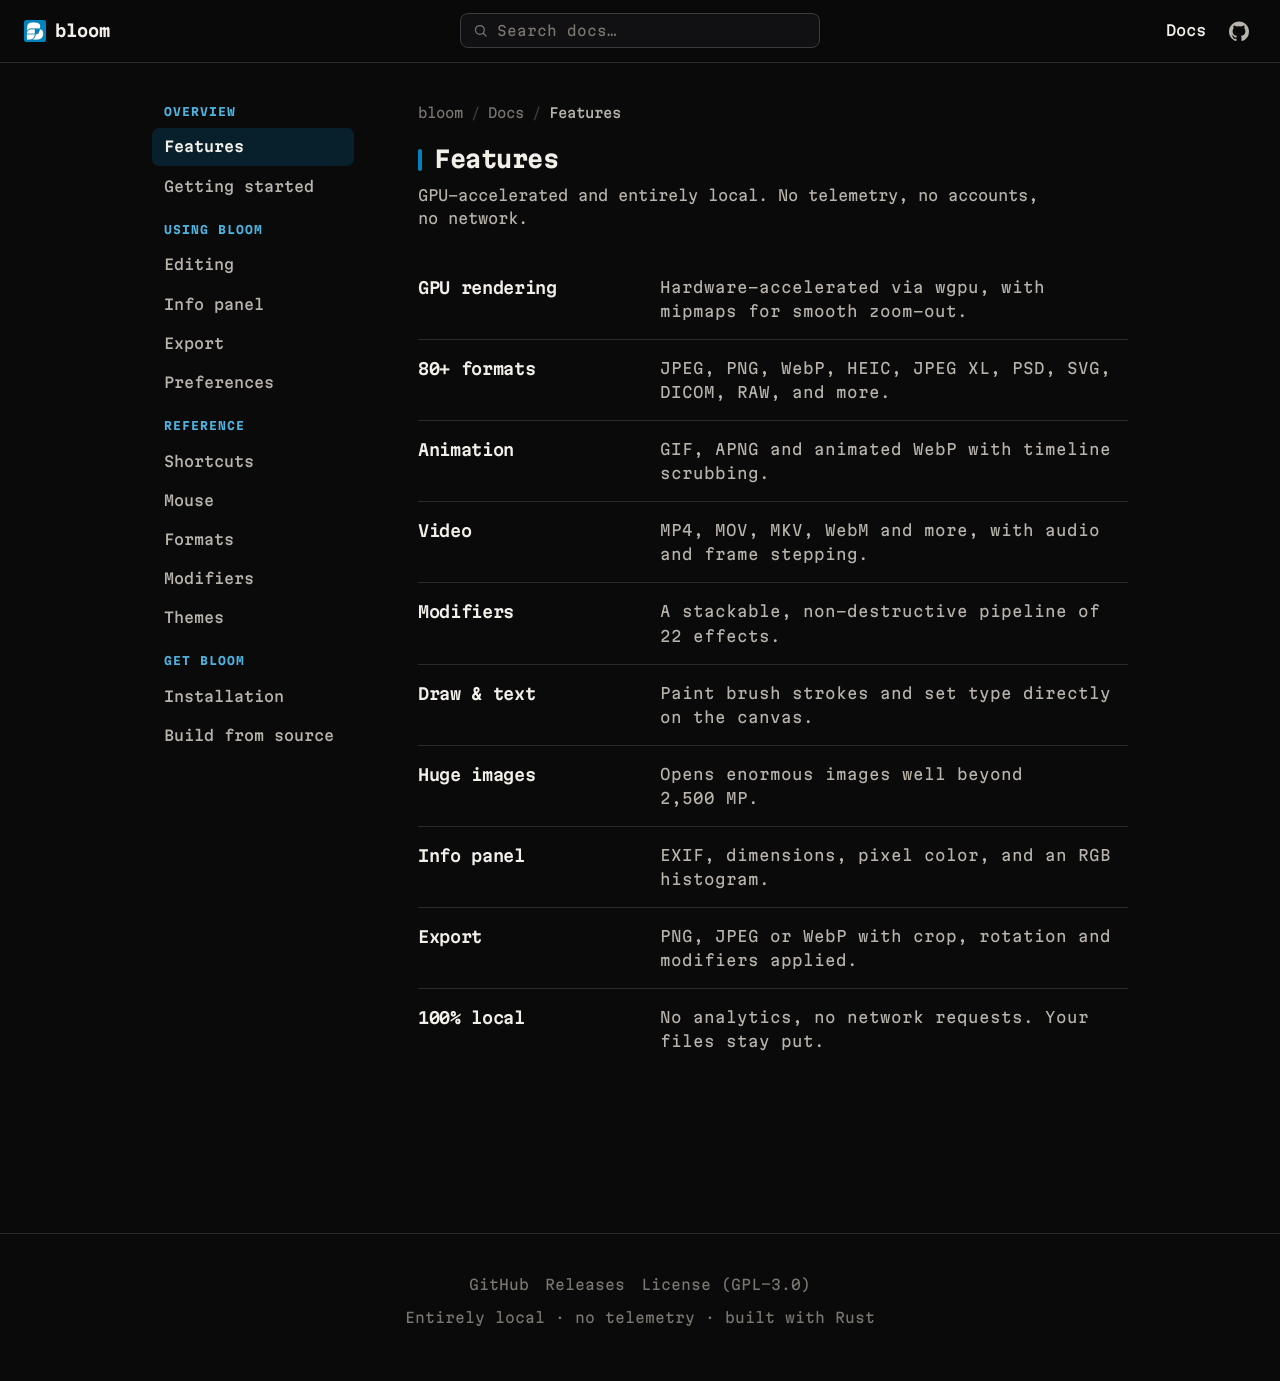
==== docs/guide/index.html @ d3512273 "Merge pull request #25 from nnmarcoo/22-rework-docs reworked docs" ====
<!DOCTYPE html>
<html lang="en">
<head>
<meta charset="UTF-8">
<meta name="viewport" content="width=device-width, initial-scale=1.0">
<title>bloom / features</title>
<meta name="description" content="bloom features: GPU rendering, 80+ formats, video, animation, draw and text tools, and non-destructive modifiers.">
<link rel="icon" type="image/png" href="../img/bloom32.png">
<link rel="preconnect" href="https://fonts.googleapis.com">
<link rel="preconnect" href="https://fonts.gstatic.com" crossorigin>
<link href="https://fonts.googleapis.com/css2?family=Martian+Mono:wght@400;700;800&display=swap" rel="stylesheet">
<link rel="stylesheet" href="../style.css">
</head>
<body>

<nav class="nav">
  <a class="brand" href="../index.html"><img src="../img/bloom32.png" alt="">bloom</a>
  <form class="guide-search" role="search" autocomplete="off">
    <input type="search" class="guide-search-input" placeholder="Search docs…" aria-label="Search documentation">
    <div class="guide-search-results" hidden></div>
  </form>
  <span class="links">
    <a href="index.html" class="active">Docs</a>
    <a class="iconlink" href="https://github.com/nnmarcoo/bloom" aria-label="GitHub"><svg viewBox="0 0 24 24" aria-hidden="true"><path d="M12 .5C5.37.5 0 5.87 0 12.5c0 5.3 3.44 9.8 8.21 11.39.6.11.82-.26.82-.58 0-.29-.01-1.04-.02-2.05-3.34.73-4.04-1.61-4.04-1.61-.55-1.39-1.34-1.76-1.34-1.76-1.09-.75.08-.73.08-.73 1.2.08 1.84 1.24 1.84 1.24 1.07 1.83 2.81 1.3 3.5.99.11-.78.42-1.3.76-1.6-2.67-.3-5.47-1.33-5.47-5.93 0-1.31.47-2.38 1.24-3.22-.12-.3-.54-1.52.12-3.18 0 0 1.01-.32 3.3 1.23a11.5 11.5 0 0 1 6 0c2.29-1.55 3.3-1.23 3.3-1.23.66 1.66.24 2.88.12 3.18.77.84 1.24 1.91 1.24 3.22 0 4.61-2.81 5.62-5.49 5.92.43.37.81 1.1.81 2.22 0 1.6-.01 2.9-.01 3.29 0 .32.22.7.82.58A12 12 0 0 0 24 12.5C24 5.87 18.63.5 12 .5Z"/></svg></a>
  </span>
</nav>

<div class="docwrap">
  <aside class="sidebar">
    <span class="navlabel">Overview</span>
    <a href="index.html" class="active">Features</a>
    <a href="getting-started.html">Getting started</a>
    <span class="navlabel">Using bloom</span>
    <a href="editing.html">Editing</a>
    <a href="info-panel.html">Info panel</a>
    <a href="export.html">Export</a>
    <a href="preferences.html">Preferences</a>
    <span class="navlabel">Reference</span>
    <a href="shortcuts.html">Shortcuts</a>
    <a href="mouse.html">Mouse</a>
    <a href="formats.html">Formats</a>
    <a href="modifiers.html">Modifiers</a>
    <a href="themes.html">Themes</a>
    <span class="navlabel">Get bloom</span>
    <a href="install.html">Installation</a>
    <a href="build.html">Build from source</a>
  </aside>

  <div class="content">
    <nav class="crumbs" aria-label="Breadcrumb">
      <a href="../index.html">bloom</a>
      <span class="sep">/</span>
      <a href="index.html">Docs</a>
      <span class="sep">/</span>
      <span class="here">Features</span>
    </nav>
    <section class="docsection" id="features">
      <h2>Features</h2>
      <p class="lead">GPU-accelerated and entirely local. No telemetry, no accounts, no network.</p>
      <div class="features">
        <div class="feature"><h3>GPU rendering</h3><p>Hardware-accelerated via wgpu, with mipmaps for smooth zoom-out.</p></div>
        <div class="feature"><h3>80+ formats</h3><p>JPEG, PNG, WebP, HEIC, JPEG&nbsp;XL, PSD, SVG, DICOM, RAW, and more.</p></div>
        <div class="feature"><h3>Animation</h3><p>GIF, APNG and animated WebP with timeline scrubbing.</p></div>
        <div class="feature"><h3>Video</h3><p>MP4, MOV, MKV, WebM and more, with audio and frame stepping.</p></div>
        <div class="feature"><h3>Modifiers</h3><p>A stackable, non-destructive pipeline of 22 effects.</p></div>
        <div class="feature"><h3>Draw &amp; text</h3><p>Paint brush strokes and set type directly on the canvas.</p></div>
        <div class="feature"><h3>Huge images</h3><p>Opens enormous images well beyond 2,500&nbsp;MP.</p></div>
        <div class="feature"><h3>Info panel</h3><p>EXIF, dimensions, pixel color, and an RGB histogram.</p></div>
        <div class="feature"><h3>Export</h3><p>PNG, JPEG or WebP with crop, rotation and modifiers applied.</p></div>
        <div class="feature"><h3>100% local</h3><p>No analytics, no network requests. Your files stay put.</p></div>
      </div>
    </section>
  </div>
</div>

<footer>
  <div class="flinks">
    <a href="https://github.com/nnmarcoo/bloom">GitHub</a>
    <a href="https://github.com/nnmarcoo/bloom/releases">Releases</a>
    <a href="https://github.com/nnmarcoo/bloom/blob/main/LICENSE">License (GPL-3.0)</a>
  </div>
  <div>Entirely local &middot; no telemetry &middot; built with Rust</div>
</footer>

<script src="guide.js"></script>

</body>
</html>
---- docs/style.css ----
/* pantone blithe theme, shared with nnmarcoo/website:
   bg #0a0a0b, ink #f2efe9, muted #7a7670, accent #0084be */
:root {
  --bg: #0a0a0b;
  --panel: #151517;
  --panel-2: #111113;
  --border: #2a2a2e;
  --border-strong: #3b3b40;
  --fg: #f2efe9;
  --fg-mid: #b8b3ab;
  --fg-dim: #7a7670;
  --accent: #0084be;
  --accent-hover: #0d98d8;
  --link: #4fb3e0;
  --amber: #ffc14e;
}
* { box-sizing: border-box; }
html { scroll-behavior: smooth; overflow-x: clip; scrollbar-width: auto; scrollbar-color: var(--border) transparent; }
::-webkit-scrollbar { width: 18px; height: 18px; }
::-webkit-scrollbar-track { background: transparent; }
::-webkit-scrollbar-thumb { background: var(--border); border-radius: 999px; border: 3px solid var(--bg); }
::-webkit-scrollbar-thumb:hover { background: var(--fg-dim); }
::selection { background: rgba(0, 132, 190, 0.45); }
body {
  margin: 0;
  overflow-x: clip;
  min-height: 100vh;
  background: var(--bg);
  color: var(--fg);
  font-family: "Martian Mono", ui-monospace, SFMono-Regular, Menlo, monospace;
  font-size: 0.92rem;
  line-height: 1.6;
  -webkit-font-smoothing: antialiased;
  text-rendering: optimizeLegibility;
}
h1, h2, h3 { font-weight: 700; letter-spacing: -0.02em; }
a { color: var(--link); text-decoration: none; }
a:hover { text-decoration: underline; text-underline-offset: 3px; }
code { font-size: 0.9em; }

/* top nav, shared */
.nav {
  position: sticky; top: 0; z-index: 50;
  display: grid; grid-template-columns: 1fr auto 1fr; align-items: center; gap: 28px;
  padding: 13px 24px; background: rgba(10, 10, 11, 0.92);
  backdrop-filter: blur(10px); border-bottom: 1px solid var(--border);
}
.nav .brand {
  grid-column: 1; display: inline-flex; align-items: center; gap: 9px; justify-self: start;
  font-weight: 700; font-size: 1rem; color: var(--fg);
}
.nav .brand:hover { text-decoration: none; }
.nav .brand img { width: 22px; height: 22px; }
.nav .links { grid-column: 3; display: flex; gap: 4px; align-items: center; justify-self: end; }
.nav .links a { color: var(--fg-mid); font-size: 0.92rem; font-weight: 500; padding: 6px 12px; border-radius: 8px; }
.nav .links a:hover { color: var(--fg); background: rgba(255,255,255,0.05); text-decoration: none; }
.nav .links a.active { color: var(--fg); }
/* icon link (github) */
.nav .links a.iconlink { display: inline-flex; align-items: center; justify-content: center; padding: 7px; color: var(--fg-mid); }
.nav .links a.iconlink svg { width: 20px; height: 20px; display: block; fill: currentColor; }
.nav .links a.iconlink:hover { color: var(--fg); }

/* global docs search (in nav) */
.guide-search {
  grid-column: 2; position: relative; width: 360px; max-width: 100%; margin: 0;
}
.guide-search-input {
  width: 100%; background: var(--panel-2); border: 1px solid var(--border-strong);
  border-radius: 8px; padding: 8px 13px 8px 36px; color: var(--fg); font-size: 0.86rem;
  font-family: inherit; transition: border-color .12s ease, background .12s ease;
  background-image: url("data:image/svg+xml,%3Csvg xmlns='http://www.w3.org/2000/svg' viewBox='0 0 24 24' fill='none' stroke='%237a7670' stroke-width='2' stroke-linecap='round' stroke-linejoin='round'%3E%3Ccircle cx='11' cy='11' r='7'/%3E%3Cpath d='m21 21-4.3-4.3'/%3E%3C/svg%3E");
  background-repeat: no-repeat; background-position: 12px center; background-size: 15px;
}
.guide-search-input:focus { outline: none; border-color: var(--accent); background-color: var(--panel); }
.guide-search-input::placeholder { color: var(--fg-dim); }
.guide-search-results {
  position: absolute; top: calc(100% + 8px); left: 0; right: 0; min-width: 240px;
  background: var(--panel); border: 1px solid var(--border); border-radius: 12px;
  padding: 6px; z-index: 60; box-shadow: 0 12px 40px rgba(0,0,0,0.5);
}
.guide-search-hit {
  display: flex; justify-content: space-between; align-items: baseline; gap: 16px;
  padding: 9px 12px; border-radius: 8px; color: var(--fg); font-size: 0.88rem;
}
.guide-search-hit:hover, .guide-search-hit.active { background: rgba(255,255,255,0.05); text-decoration: none; }
.guide-search-hit-title { font-weight: 600; }
.guide-search-hit-sec { color: var(--fg-dim); font-size: 0.74rem; flex: 0 0 auto; }
.guide-search-none { padding: 10px 12px; color: var(--fg-dim); font-size: 0.86rem; }
@media (max-width: 760px) {
  .nav { grid-template-columns: auto 1fr; row-gap: 8px; }
  .nav .brand { grid-column: 1; grid-row: 1; }
  .nav .links { grid-column: 2; grid-row: 1; }
  .guide-search { grid-column: 1 / -1; grid-row: 2; width: 100%; }
}

/* buttons: flat, no glow, no levitation */
.btn {
  display: inline-block; padding: 12px 26px; border-radius: 10px; font-weight: 700;
  font-size: 0.92rem; transition: background .1s ease, border-color .1s ease;
}
.btn:hover { text-decoration: none; }
.btn-primary { background: var(--accent); color: #fff; }
.btn-primary:hover { background: var(--accent-hover); }
.btn-ghost { background: transparent; color: var(--fg); border: 1px solid var(--border-strong); }
.btn-ghost:hover { border-color: var(--fg-dim); background: rgba(255,255,255,0.04); }

/* split download button */
.download { position: relative; display: inline-flex; }
.download:has(.dl-caret[hidden]) .dl-main { border-radius: 10px; }
.dl-main { border-top-right-radius: 0; border-bottom-right-radius: 0; }
.dl-caret {
  background: var(--accent); border: 0;
  border-left: 1px solid rgba(255,255,255,0.25);
  padding: 0 14px; border-radius: 0 10px 10px 0; cursor: pointer;
  transition: background .1s ease;
}
.dl-caret::after {
  content: ""; display: inline-block; vertical-align: middle;
  border-left: 5px solid transparent; border-right: 5px solid transparent;
  border-top: 6px solid #fff;
}
.dl-caret:hover { background: var(--accent-hover); }
.dl-menu {
  position: absolute; top: calc(100% + 8px); left: 0; min-width: 250px;
  background: var(--panel); border: 1px solid var(--border); border-radius: 12px;
  padding: 6px; z-index: 10; box-shadow: 0 12px 40px rgba(0,0,0,0.5); text-align: left;
}
.dl-item {
  display: flex; justify-content: space-between; align-items: center; gap: 16px;
  padding: 9px 12px; border-radius: 8px; color: var(--fg); font-size: 0.9rem;
}
.dl-item:hover { background: rgba(255,255,255,0.05); text-decoration: none; }
.dl-size { color: var(--fg-dim); font-size: 0.8rem; }
.dl-all { border-top: 1px solid var(--border); margin-top: 4px; color: var(--link); }

/* ------- landing page ------- */
.page { max-width: 1080px; margin: 0 auto; padding: 0 24px; }

header.hero { text-align: center; padding: 84px 0 40px; }
header.hero h1 {
  font-size: clamp(1.5rem, 3.6vw, 2.2rem); line-height: 1.25; margin: 0 auto 18px; max-width: 780px;
}
header.hero p.tag {
  font-size: 0.95rem; line-height: 1.6; color: var(--fg-mid);
  margin: 0 auto 34px; max-width: 620px;
}
.cta { display: flex; gap: 14px; justify-content: center; align-items: center; flex-wrap: wrap; }

.shot { margin: 40px 0 0; }
.shot img {
  display: block; width: 100%; height: auto; border-radius: 12px;
  border: 1px solid var(--border); box-shadow: 0 30px 80px -20px rgba(0,0,0,0.6);
}

/* stats: concrete numbers, no icons */
.stats {
  display: grid; grid-template-columns: repeat(4, 1fr); gap: 20px;
  padding: 76px 0 24px;
}
.stat { border-top: 1px solid var(--border); padding-top: 18px; }
.stat .n { font-size: 1.8rem; font-weight: 800; line-height: 1; display: block; letter-spacing: -0.02em; }
.stat .l { display: block; margin-top: 8px; color: var(--fg-mid); font-size: 0.82rem; }
.stat a { color: inherit; }
.stat a:hover { text-decoration: none; color: var(--fg); }

/* feature sections */
.section { display: grid; grid-template-columns: 1fr 1fr; gap: 56px; align-items: center; padding: 72px 0; }
.section > * { min-width: 0; }
.section > .copy h2 { font-size: 1.35rem; line-height: 1.3; margin: 0 0 14px; }
.section > .copy p { color: var(--fg-mid); margin: 0 0 14px; max-width: 48ch; font-size: 0.88rem; }
.section > .copy .more { font-size: 0.85rem; }
.section video {
  display: block; width: 100%; height: auto; border-radius: 12px;
  border: 1px solid var(--border);
}

/* before/after compare slider */
.compare {
  position: relative; overflow: hidden; border-radius: 12px; border: 1px solid var(--border);
  max-width: 440px; justify-self: center; touch-action: none;
}
.compare img { display: block; width: 100%; height: auto; user-select: none; -webkit-user-drag: none; }
.compare .over { position: absolute; inset: 0; }
.compare .divider {
  position: absolute; top: 0; bottom: 0; left: 50%; width: 2px; margin-left: -1px;
  background: var(--amber); pointer-events: none;
}
.compare .knob {
  position: absolute; top: 50%; left: 50%; transform: translate(-50%, -50%);
  width: 34px; height: 34px; border-radius: 50%;
  background: var(--amber); color: #0a0a0b;
  display: flex; align-items: center; justify-content: center;
  font-size: 0.95rem; font-weight: 700; letter-spacing: -1px;
}
.compare .tag-chip {
  position: absolute; top: 12px; padding: 4px 10px; border-radius: 999px;
  background: rgba(10,10,11,0.75); color: var(--fg); font-size: 0.72rem; font-weight: 700;
  pointer-events: none;
}
.compare .tag-chip.before { left: 12px; }
.compare .tag-chip.after { right: 12px; }
.compare input[type="range"] {
  position: absolute; inset: 0; width: 100%; height: 100%;
  margin: 0; opacity: 0; cursor: ew-resize;
}

/* compact remaining features */
.grid { display: grid; grid-template-columns: repeat(3, 1fr); gap: 0 40px; padding: 24px 0 72px; }
.cell { border-top: 1px solid var(--border); padding: 16px 0 22px; }
.cell h3 { font-size: 0.9rem; font-weight: 700; margin: 0 0 5px; color: var(--fg); }
.cell p { margin: 0; color: var(--fg-mid); font-size: 0.82rem; }

/* ------- docs page ------- */
.docwrap {
  max-width: 1040px; margin: 0 auto; padding: 40px 32px 64px;
  display: grid; grid-template-columns: 210px minmax(0, 1fr); column-gap: 56px;
}
.content { grid-column: 2; min-width: 0; max-width: 780px; }

.sidebar {
  grid-column: 1;
  position: sticky; top: 74px; align-self: start; max-height: calc(100vh - 90px);
  overflow-y: auto; display: flex; flex-direction: column; gap: 2px;
  padding-right: 8px;
}
.sidebar .navlabel {
  font-size: 0.7rem; font-weight: 700; letter-spacing: 0.09em; text-transform: uppercase;
  color: var(--link); padding: 0 12px; margin: 14px 0 6px;
}
.sidebar .navlabel:first-child { margin-top: 0; }
.sidebar a {
  color: var(--fg-mid); font-size: 0.9rem; font-weight: 500; padding: 7px 12px;
  border-radius: 7px; transition: color .12s ease, background .12s ease;
}
.sidebar a:hover { color: var(--fg); background: rgba(255,255,255,0.04); text-decoration: none; }
.sidebar a.active { color: var(--fg); font-weight: 600; background: rgba(0,132,190,0.18); }

/* breadcrumb */
.crumbs { display: flex; align-items: center; gap: 8px; margin-bottom: 22px; font-size: 0.84rem; color: var(--fg-dim); }
.crumbs a { color: var(--fg-dim); }
.crumbs a:hover { color: var(--fg-mid); text-decoration: none; }
.crumbs .sep { color: var(--border-strong); }
.crumbs .here { color: var(--fg-mid); font-weight: 500; }

.docsection { padding-bottom: 60px; scroll-margin-top: 76px; }
.docsection h2 {
  position: relative; font-size: 1.45rem; line-height: 1.2;
  margin: 0 0 10px; padding-left: 16px;
}
.docsection h2::before {
  content: ""; position: absolute; left: 0; top: 0.14em; bottom: 0.14em; width: 4px;
  border-radius: 999px; background: var(--accent);
}
.docsection .lead { color: var(--fg-mid); font-size: 0.92rem; margin: 0 0 28px; max-width: 620px; }

.features { margin-top: 4px; }
.feature {
  display: grid; grid-template-columns: 210px 1fr; gap: 6px 32px;
  padding: 16px 0; border-top: 1px solid var(--border);
}
.feature:first-child { border-top: none; }
.feature h3 { margin: 0; font-family: inherit; font-size: 1rem; font-weight: 600; color: var(--fg); }
.feature p { margin: 0; color: var(--fg-mid); font-size: 0.94rem; }

/* term -> description list (preferences, info panel, editing, export) */
.deflist { margin: 0 0 4px; }
.defrow {
  display: flex; justify-content: space-between; align-items: baseline; gap: 12px;
  padding: 9px 0; border-top: 1px solid var(--border); font-size: 0.9rem;
}
.defrow:first-child { border-top: none; }
.defrow > dt { color: var(--fg); font-weight: 600; margin: 0; }
.defrow > dd { color: var(--fg-mid); margin: 0; text-align: right; }
.defrow > dd code {
  background: rgba(255,255,255,0.06); border: 1px solid var(--border);
  border-radius: 5px; padding: 1px 6px; color: var(--fg); font-size: 0.82rem;
}
.defrow > dt kbd { margin-left: 6px; }

.keys { display: flex; flex-wrap: wrap; gap: 30px 48px; align-items: flex-start; }
.keycolumn { flex: 1 1 250px; display: flex; flex-direction: column; gap: 28px; }
.keygroup h3 { font-family: inherit; font-size: 0.72rem; font-weight: 700; letter-spacing: 0.09em; text-transform: uppercase; color: var(--fg-dim); margin: 0 0 6px; }
.krow { display: flex; justify-content: space-between; align-items: center; gap: 12px; padding: 9px 0; border-top: 1px solid var(--border); }
.krow:first-of-type { border-top: none; }
.krow > span { color: var(--fg-mid); font-size: 0.92rem; }

@media (max-width: 620px) { .feature { grid-template-columns: 1fr; gap: 3px; } }
.kbds { display: flex; gap: 4px; flex-wrap: wrap; justify-content: flex-end; align-items: center; }
.kbds .sep { color: var(--fg-dim); font-size: 0.8rem; }
kbd {
  background: var(--panel-2); border: 1px solid var(--border-strong); border-bottom-width: 2px;
  border-radius: 6px; padding: 2px 8px; font: 700 0.72rem "Martian Mono", ui-monospace, monospace; color: var(--fg);
}

.pills { display: flex; flex-wrap: wrap; gap: 8px; }
.pill {
  background: rgba(255,255,255,0.04); border: 1px solid var(--border);
  border-radius: 999px; padding: 6px 14px; font-size: 0.86rem; font-weight: 500; color: var(--fg-mid);
}
.pill:hover { border-color: var(--border-strong); color: var(--fg); }

/* format search */
.fmt-search {
  width: 100%; max-width: 420px; margin-bottom: 18px; display: block;
  background: var(--panel-2); border: 1px solid var(--border-strong); border-radius: 10px;
  padding: 12px 15px; color: var(--fg); font-size: 0.95rem; font-family: inherit;
  transition: border-color .12s ease;
}
.fmt-search:focus { outline: none; border-color: var(--accent); }
.fmt-search::placeholder { color: var(--fg-dim); }
/* default: plain pills, names only */
.fmt-list { display: flex; flex-wrap: wrap; gap: 8px; }
.fmt {
  background: rgba(255,255,255,0.04); border: 1px solid var(--border);
  border-radius: 999px; padding: 6px 14px; font-size: 0.86rem; font-weight: 500; color: var(--fg-mid);
}
.fmt:hover { border-color: var(--border-strong); color: var(--fg); }
.fmt.hidden { display: none; }
.fmt.planned { border-style: dashed; opacity: 0.7; }
.fmt-ext, .fmt-note { display: none; }
.fmt-tag {
  margin-left: 7px; border-radius: 999px; padding: 0 7px;
  background: rgba(255,193,78,0.09); border: 1px solid rgba(255,193,78,0.35);
  font-size: 0.66rem; letter-spacing: 0.03em; text-transform: uppercase; color: var(--amber);
}
.fmt-ext code {
  background: rgba(255,255,255,0.04); border: 1px solid var(--border);
  border-radius: 5px; padding: 1px 6px; color: var(--fg-dim); font-size: 0.76rem;
}

/* while searching: matched formats expand into detail cards */
.fmt-list.searching {
  display: grid; gap: 10px; align-items: start;
  grid-template-columns: repeat(auto-fill, minmax(210px, 1fr));
}
.fmt-list.searching .fmt {
  background: var(--panel-2); border: 1px solid var(--border); border-radius: 10px; padding: 13px 15px; color: var(--fg);
}
.fmt-list.searching .fmt:hover { border-color: var(--border-strong); }
.fmt-list.searching .fmt-name { display: inline-block; font-weight: 600; font-size: 0.92rem; color: var(--fg); }
.fmt-list.searching .fmt-ext { display: flex; flex-wrap: wrap; gap: 5px; margin-top: 8px; }
.fmt-list.searching .fmt-note { display: block; margin-top: 9px; color: var(--fg-mid); font-size: 0.8rem; }

.fmt-empty { color: var(--fg-dim); font-size: 0.92rem; margin-top: 18px; }

/* info callout */
.infonote {
  display: flex; gap: 12px; align-items: flex-start; margin-top: 26px;
  padding: 14px 17px; border-radius: 10px;
  background: rgba(0,132,190,0.08);
  border: 1px solid rgba(0,132,190,0.3); border-left: 3px solid var(--accent);
  color: var(--fg-mid); font-size: 0.9rem;
}
.infonote p { margin: 0; }
.infonote-icon {
  flex: 0 0 auto; width: 18px; height: 18px; margin-top: 1px;
  border-radius: 50%; background: var(--accent); color: #fff;
  font-weight: 700; font-size: 0.78rem; line-height: 18px; text-align: center;
}
.infonote code {
  background: rgba(255,255,255,0.06); border: 1px solid var(--border);
  border-radius: 5px; padding: 1px 6px; color: var(--fg); font-size: 0.82rem;
}
.infonote strong { color: var(--fg); font-weight: 600; }
.infonote-list { margin: 7px 0 0; padding: 0; list-style: none; }
.infonote-list li { margin-top: 4px; }

/* installation */
.os { padding: 18px 0; border-top: 1px solid var(--border); }
.os:first-child { border-top: none; }
.os.planned { opacity: 0.7; }
.os h3 { margin: 0 0 8px; font-family: inherit; font-size: 1.05rem; font-weight: 600; color: var(--fg); }
.os p { margin: 0 0 8px; color: var(--fg-mid); font-size: 0.93rem; }
.os code, .buildnote code {
  background: rgba(255,255,255,0.06); border: 1px solid var(--border);
  border-radius: 5px; padding: 1px 6px; color: var(--fg); font-size: 0.82rem;
}

/* build */
.codeblock {
  background: var(--panel-2); border: 1px solid var(--border); border-radius: 10px;
  padding: 14px 16px; margin: 0 0 14px; overflow-x: auto;
  font-size: 0.85rem; line-height: 1.55;
  color: var(--fg-mid);
}
.buildnote { color: var(--fg-mid); font-size: 0.92rem; margin: 0 0 8px; }

footer { text-align: center; padding: 40px 24px 52px; color: var(--fg-dim); font-size: 0.88rem; border-top: 1px solid var(--border); margin-top: 40px; }
footer a { color: var(--fg-dim); }
footer a:hover { color: var(--fg); }
.flinks { display: flex; gap: 16px; justify-content: center; flex-wrap: wrap; margin-bottom: 10px; }

@media (max-width: 860px) {
  .stats { grid-template-columns: repeat(2, 1fr); }
  .stat .n { font-size: 1.5rem; }
  .section { grid-template-columns: 1fr; gap: 32px; padding: 56px 0; }
  .compare { justify-self: stretch; max-width: 440px; margin: 0 auto; }
  .grid { grid-template-columns: 1fr; }
}
@media (max-width: 760px) {
  .nav { gap: 16px; padding: 10px 16px; }
  header.hero { padding: 56px 0 32px; }
  .docwrap { grid-template-columns: 1fr; column-gap: 0; padding: 24px 20px 48px; }
  .content { grid-column: 1; max-width: none; }
  .docsection { scroll-margin-top: 96px; }
  .sidebar {
    grid-column: 1; width: auto; max-height: none; overflow: visible; padding-right: 0;
    position: sticky; top: 44px; z-index: 40;
    flex-direction: row; flex-wrap: nowrap; gap: 6px;
    margin: 0 -20px 18px; padding: 9px 20px; overflow-x: auto;
    background: rgba(10,10,11,0.94); backdrop-filter: blur(10px);
    border-bottom: 1px solid var(--border);
  }
  .sidebar .navlabel { display: none; }
  .sidebar a { white-space: nowrap; flex: 0 0 auto; }
}
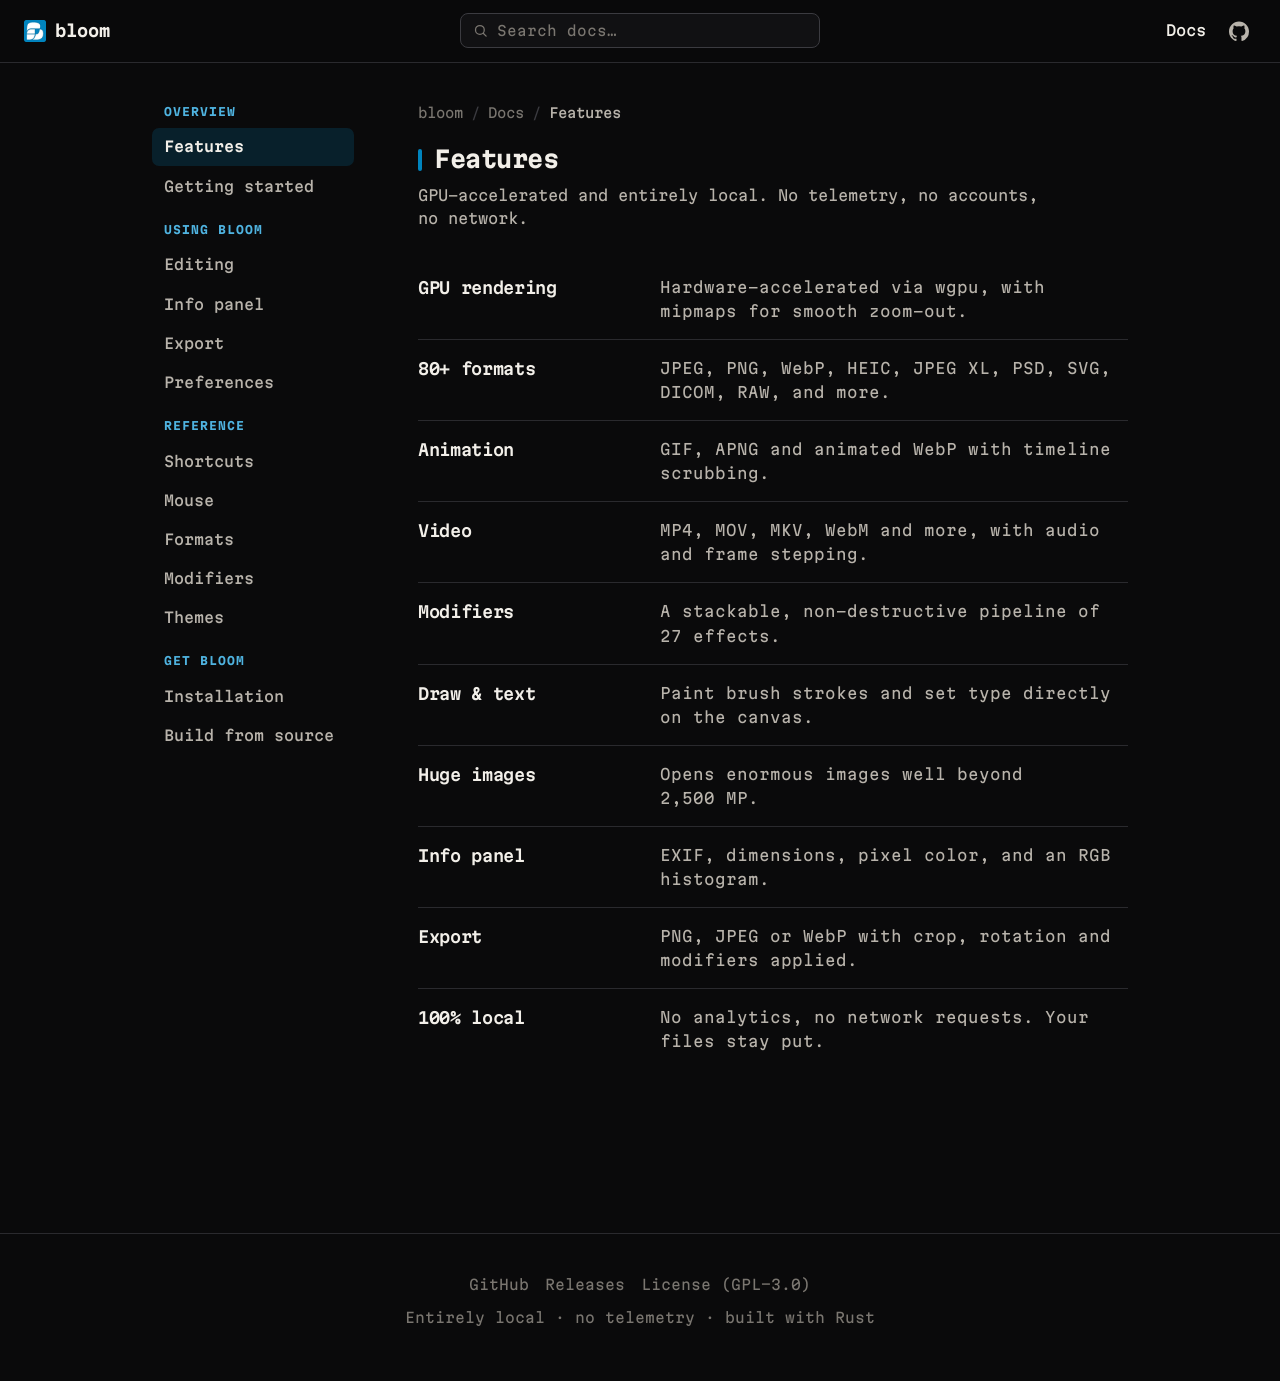
==== commit 201921b4: "List Resize and Trim in the docs, and pin the list to the code The site listed 25 of the 27 modifier" ====
--- a/docs/guide/index.html
+++ b/docs/guide/index.html
@@ -62,7 +62,7 @@
         <div class="feature"><h3>80+ formats</h3><p>JPEG, PNG, WebP, HEIC, JPEG&nbsp;XL, PSD, SVG, DICOM, RAW, and more.</p></div>
         <div class="feature"><h3>Animation</h3><p>GIF, APNG and animated WebP with timeline scrubbing.</p></div>
         <div class="feature"><h3>Video</h3><p>MP4, MOV, MKV, WebM and more, with audio and frame stepping.</p></div>
-        <div class="feature"><h3>Modifiers</h3><p>A stackable, non-destructive pipeline of 22 effects.</p></div>
+        <div class="feature"><h3>Modifiers</h3><p>A stackable, non-destructive pipeline of 27 effects.</p></div>
         <div class="feature"><h3>Draw &amp; text</h3><p>Paint brush strokes and set type directly on the canvas.</p></div>
         <div class="feature"><h3>Huge images</h3><p>Opens enormous images well beyond 2,500&nbsp;MP.</p></div>
         <div class="feature"><h3>Info panel</h3><p>EXIF, dimensions, pixel color, and an RGB histogram.</p></div>
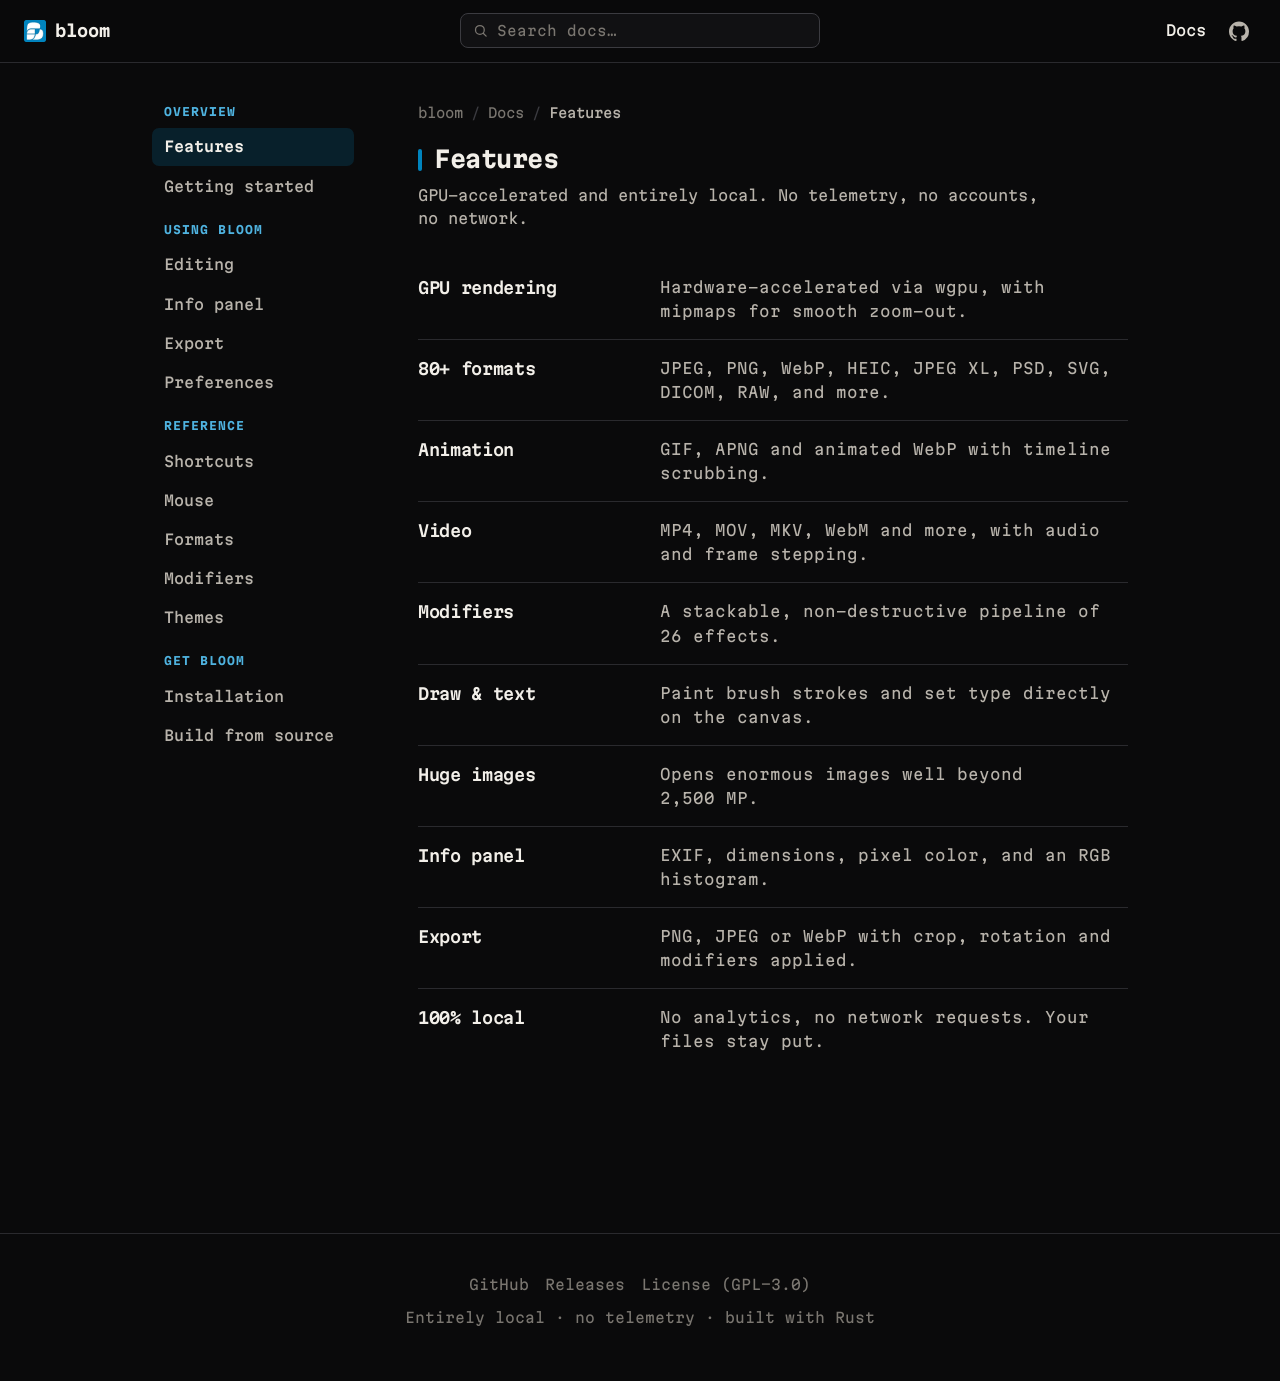
==== commit 37383d8b: "Drop Radial Blur from the docs; it is not a usable modifier RadialBlur is registered and has a slide" ====
--- a/docs/guide/index.html
+++ b/docs/guide/index.html
@@ -62,7 +62,7 @@
         <div class="feature"><h3>80+ formats</h3><p>JPEG, PNG, WebP, HEIC, JPEG&nbsp;XL, PSD, SVG, DICOM, RAW, and more.</p></div>
         <div class="feature"><h3>Animation</h3><p>GIF, APNG and animated WebP with timeline scrubbing.</p></div>
         <div class="feature"><h3>Video</h3><p>MP4, MOV, MKV, WebM and more, with audio and frame stepping.</p></div>
-        <div class="feature"><h3>Modifiers</h3><p>A stackable, non-destructive pipeline of 27 effects.</p></div>
+        <div class="feature"><h3>Modifiers</h3><p>A stackable, non-destructive pipeline of 26 effects.</p></div>
         <div class="feature"><h3>Draw &amp; text</h3><p>Paint brush strokes and set type directly on the canvas.</p></div>
         <div class="feature"><h3>Huge images</h3><p>Opens enormous images well beyond 2,500&nbsp;MP.</p></div>
         <div class="feature"><h3>Info panel</h3><p>EXIF, dimensions, pixel color, and an RGB histogram.</p></div>
